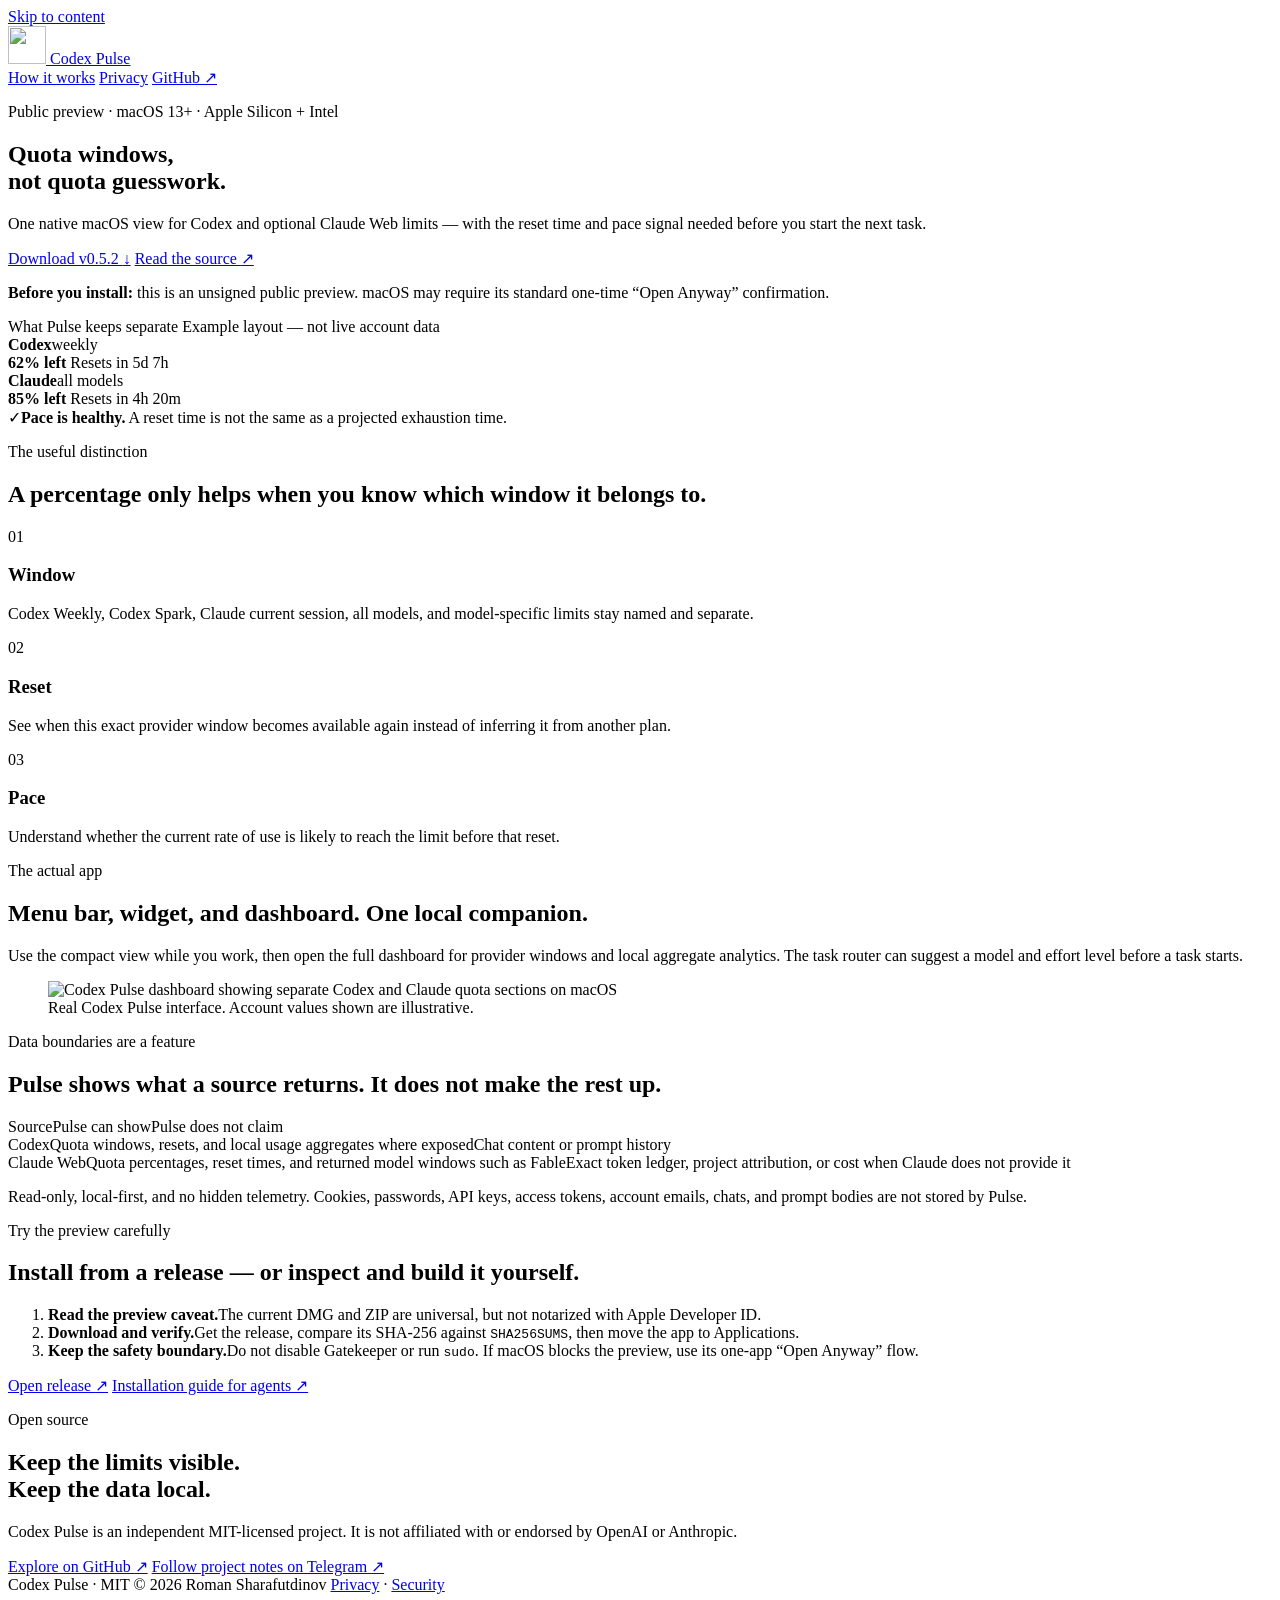
==== docs/landing/index.html @ ead27d94 "Add Codex Pulse landing page" ====
<!doctype html>
<html lang="en">
  <head>
    <meta charset="utf-8">
    <meta name="viewport" content="width=device-width, initial-scale=1">
    <meta name="description" content="A native macOS dashboard for separate Codex and Claude quota windows, reset times, and pace forecasts.">
    <meta name="theme-color" content="#101416">
    <link rel="canonical" href="https://shromarketing.github.io/codex-pulse/">
    <meta property="og:title" content="Codex Pulse — quota windows without guesswork">
    <meta property="og:description" content="Native macOS dashboard for Codex and optional Claude Web limits, reset times, and pace forecasts.">
    <meta property="og:url" content="https://shromarketing.github.io/codex-pulse/">
    <meta property="og:image" content="https://raw.githubusercontent.com/shromarketing/codex-pulse/main/docs/assets/overview-dark.jpg">
    <meta property="og:type" content="website">
    <meta name="twitter:card" content="summary_large_image">
    <meta name="twitter:title" content="Codex Pulse — quota windows without guesswork">
    <meta name="twitter:description" content="Native macOS dashboard for Codex and optional Claude Web limits, reset times, and pace forecasts.">
    <meta name="twitter:image" content="https://raw.githubusercontent.com/shromarketing/codex-pulse/main/docs/assets/overview-dark.jpg">
    <title>Codex Pulse — quota windows without guesswork</title>
    <link rel="stylesheet" href="style.css">
  </head>
  <body>
    <!--
      THESIS: Pulse makes the provider boundary visible before it makes a recommendation.
      OWN-WORLD: A calm, dark macOS control room with precise turquoise/orange provider signals.
      STORY: A visitor sees what Pulse monitors, what it refuses to collect, and how to try the preview safely.
      FIRST VIEWPORT: Product mark and source link sit above a wide quota rail; download and source actions stay adjacent.
      FORM: A provider-led evidence page that resolves into the real dashboard, not a generic SaaS hero.
    -->
    <a class="skip-link" href="#main">Skip to content</a>
    <header class="site-header">
      <a class="brand" href="#top" aria-label="Codex Pulse home">
        <img src="https://raw.githubusercontent.com/shromarketing/codex-pulse/main/Resources/AppIcon.png" alt="" width="38" height="38">
        <span>Codex Pulse</span>
      </a>
      <nav aria-label="Primary navigation">
        <a href="#how-it-works">How it works</a>
        <a href="#privacy">Privacy</a>
        <a href="https://github.com/shromarketing/codex-pulse" rel="noreferrer">GitHub ↗</a>
      </nav>
    </header>

    <main id="main">
      <section class="hero" id="top" aria-labelledby="hero-title">
        <div class="hero-copy">
          <p class="kicker">Public preview · macOS 13+ · Apple Silicon + Intel</p>
          <h1 id="hero-title">Quota windows,<br>not quota guesswork.</h1>
          <p class="lede">One native macOS view for Codex and optional Claude Web limits — with the reset time and pace signal needed before you start the next task.</p>
          <div class="hero-actions">
            <a class="button button-primary" href="https://github.com/shromarketing/codex-pulse/releases/tag/v0.5.2">Download v0.5.2 <span aria-hidden="true">↓</span></a>
            <a class="button button-secondary" href="https://github.com/shromarketing/codex-pulse">Read the source <span aria-hidden="true">↗</span></a>
          </div>
          <p class="preview-note"><strong>Before you install:</strong> this is an unsigned public preview. macOS may require its standard one-time “Open Anyway” confirmation.</p>
        </div>

        <div class="quota-panel" aria-label="Illustrative quota layout">
          <div class="panel-topline">
            <span>What Pulse keeps separate</span>
            <span>Example layout — not live account data</span>
          </div>
          <div class="quota-row codex-row">
            <div class="provider-label"><span class="provider-dot codex-dot" aria-hidden="true"></span><strong>Codex</strong><span>weekly</span></div>
            <div class="quota-meter" aria-label="Illustrative Codex quota: 62 percent remaining"><span style="width: 62%"></span></div>
            <strong>62% left</strong>
            <span class="reset">Resets in 5d 7h</span>
          </div>
          <div class="quota-row claude-row">
            <div class="provider-label"><span class="provider-dot claude-dot" aria-hidden="true"></span><strong>Claude</strong><span>all models</span></div>
            <div class="quota-meter" aria-label="Illustrative Claude quota: 85 percent remaining"><span style="width: 85%"></span></div>
            <strong>85% left</strong>
            <span class="reset">Resets in 4h 20m</span>
          </div>
          <div class="pace-line"><span class="pace-mark" aria-hidden="true">✓</span><span><strong>Pace is healthy.</strong> A reset time is not the same as a projected exhaustion time.</span></div>
        </div>
      </section>

      <section class="statement" id="how-it-works" aria-labelledby="statement-title">
        <p class="section-label">The useful distinction</p>
        <h2 id="statement-title">A percentage only helps when you know which window it belongs to.</h2>
        <div class="signal-list">
          <article>
            <span class="signal-number">01</span>
            <h3>Window</h3>
            <p>Codex Weekly, Codex Spark, Claude current session, all models, and model-specific limits stay named and separate.</p>
          </article>
          <article>
            <span class="signal-number">02</span>
            <h3>Reset</h3>
            <p>See when this exact provider window becomes available again instead of inferring it from another plan.</p>
          </article>
          <article>
            <span class="signal-number">03</span>
            <h3>Pace</h3>
            <p>Understand whether the current rate of use is likely to reach the limit before that reset.</p>
          </article>
        </div>
      </section>

      <section class="product-proof" aria-labelledby="product-proof-title">
        <div class="proof-copy">
          <p class="section-label">The actual app</p>
          <h2 id="product-proof-title">Menu bar, widget, and dashboard. One local companion.</h2>
          <p>Use the compact view while you work, then open the full dashboard for provider windows and local aggregate analytics. The task router can suggest a model and effort level before a task starts.</p>
        </div>
        <figure>
          <img src="https://raw.githubusercontent.com/shromarketing/codex-pulse/main/docs/assets/overview-dark.jpg" alt="Codex Pulse dashboard showing separate Codex and Claude quota sections on macOS">
          <figcaption>Real Codex Pulse interface. Account values shown are illustrative.</figcaption>
        </figure>
      </section>

      <section class="data-boundary" id="privacy" aria-labelledby="boundary-title">
        <div>
          <p class="section-label">Data boundaries are a feature</p>
          <h2 id="boundary-title">Pulse shows what a source returns. It does not make the rest up.</h2>
        </div>
        <div class="boundary-table" role="table" aria-label="Provider data boundaries">
          <div class="table-row table-heading" role="row"><span role="columnheader">Source</span><span role="columnheader">Pulse can show</span><span role="columnheader">Pulse does not claim</span></div>
          <div class="table-row" role="row"><span role="cell"><i class="provider-dot codex-dot" aria-hidden="true"></i> Codex</span><span role="cell">Quota windows, resets, and local usage aggregates where exposed</span><span role="cell">Chat content or prompt history</span></div>
          <div class="table-row" role="row"><span role="cell"><i class="provider-dot claude-dot" aria-hidden="true"></i> Claude Web</span><span role="cell">Quota percentages, reset times, and returned model windows such as Fable</span><span role="cell">Exact token ledger, project attribution, or cost when Claude does not provide it</span></div>
        </div>
        <p class="boundary-note">Read-only, local-first, and no hidden telemetry. Cookies, passwords, API keys, access tokens, account emails, chats, and prompt bodies are not stored by Pulse.</p>
      </section>

      <section class="install" aria-labelledby="install-title">
        <div class="install-head">
          <p class="section-label">Try the preview carefully</p>
          <h2 id="install-title">Install from a release — or inspect and build it yourself.</h2>
        </div>
        <ol class="install-steps">
          <li><strong>Read the preview caveat.</strong><span>The current DMG and ZIP are universal, but not notarized with Apple Developer ID.</span></li>
          <li><strong>Download and verify.</strong><span>Get the release, compare its SHA-256 against <code>SHA256SUMS</code>, then move the app to Applications.</span></li>
          <li><strong>Keep the safety boundary.</strong><span>Do not disable Gatekeeper or run <code>sudo</code>. If macOS blocks the preview, use its one-app “Open Anyway” flow.</span></li>
        </ol>
        <div class="install-actions">
          <a class="button button-primary" href="https://github.com/shromarketing/codex-pulse/releases/tag/v0.5.2">Open release <span aria-hidden="true">↗</span></a>
          <a class="text-link" href="https://github.com/shromarketing/codex-pulse/blob/main/INSTALL_WITH_AI.md">Installation guide for agents ↗</a>
        </div>
      </section>

      <section class="closing" aria-labelledby="closing-title">
        <p class="section-label">Open source</p>
        <h2 id="closing-title">Keep the limits visible.<br>Keep the data local.</h2>
        <p>Codex Pulse is an independent MIT-licensed project. It is not affiliated with or endorsed by OpenAI or Anthropic.</p>
        <div class="hero-actions">
          <a class="button button-primary" href="https://github.com/shromarketing/codex-pulse">Explore on GitHub <span aria-hidden="true">↗</span></a>
          <a class="button button-secondary" href="https://t.me/shromarketing">Follow project notes on Telegram <span aria-hidden="true">↗</span></a>
        </div>
      </section>
    </main>

    <footer>
      <span>Codex Pulse · MIT © 2026 Roman Sharafutdinov</span>
      <span><a href="https://github.com/shromarketing/codex-pulse/blob/main/PRIVACY.md">Privacy</a> · <a href="https://github.com/shromarketing/codex-pulse/blob/main/SECURITY.md">Security</a></span>
    </footer>
  </body>
</html>
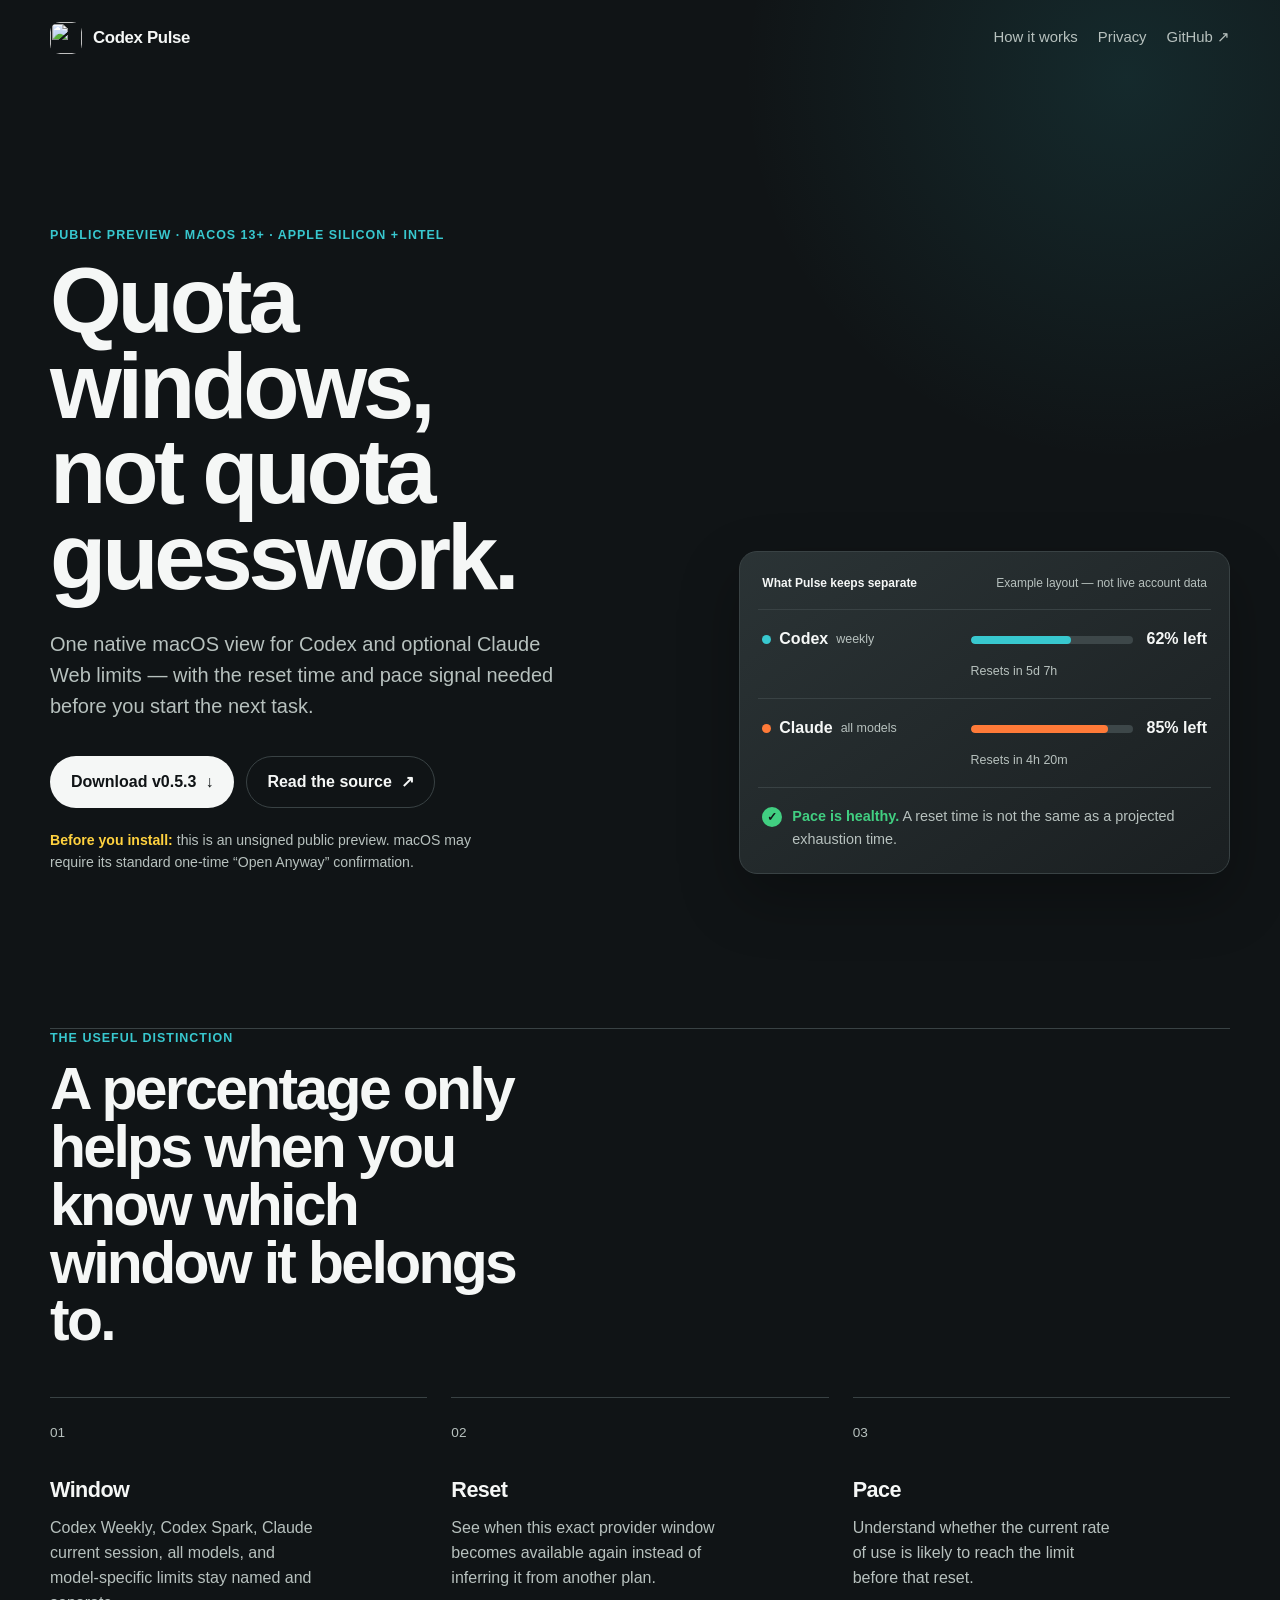
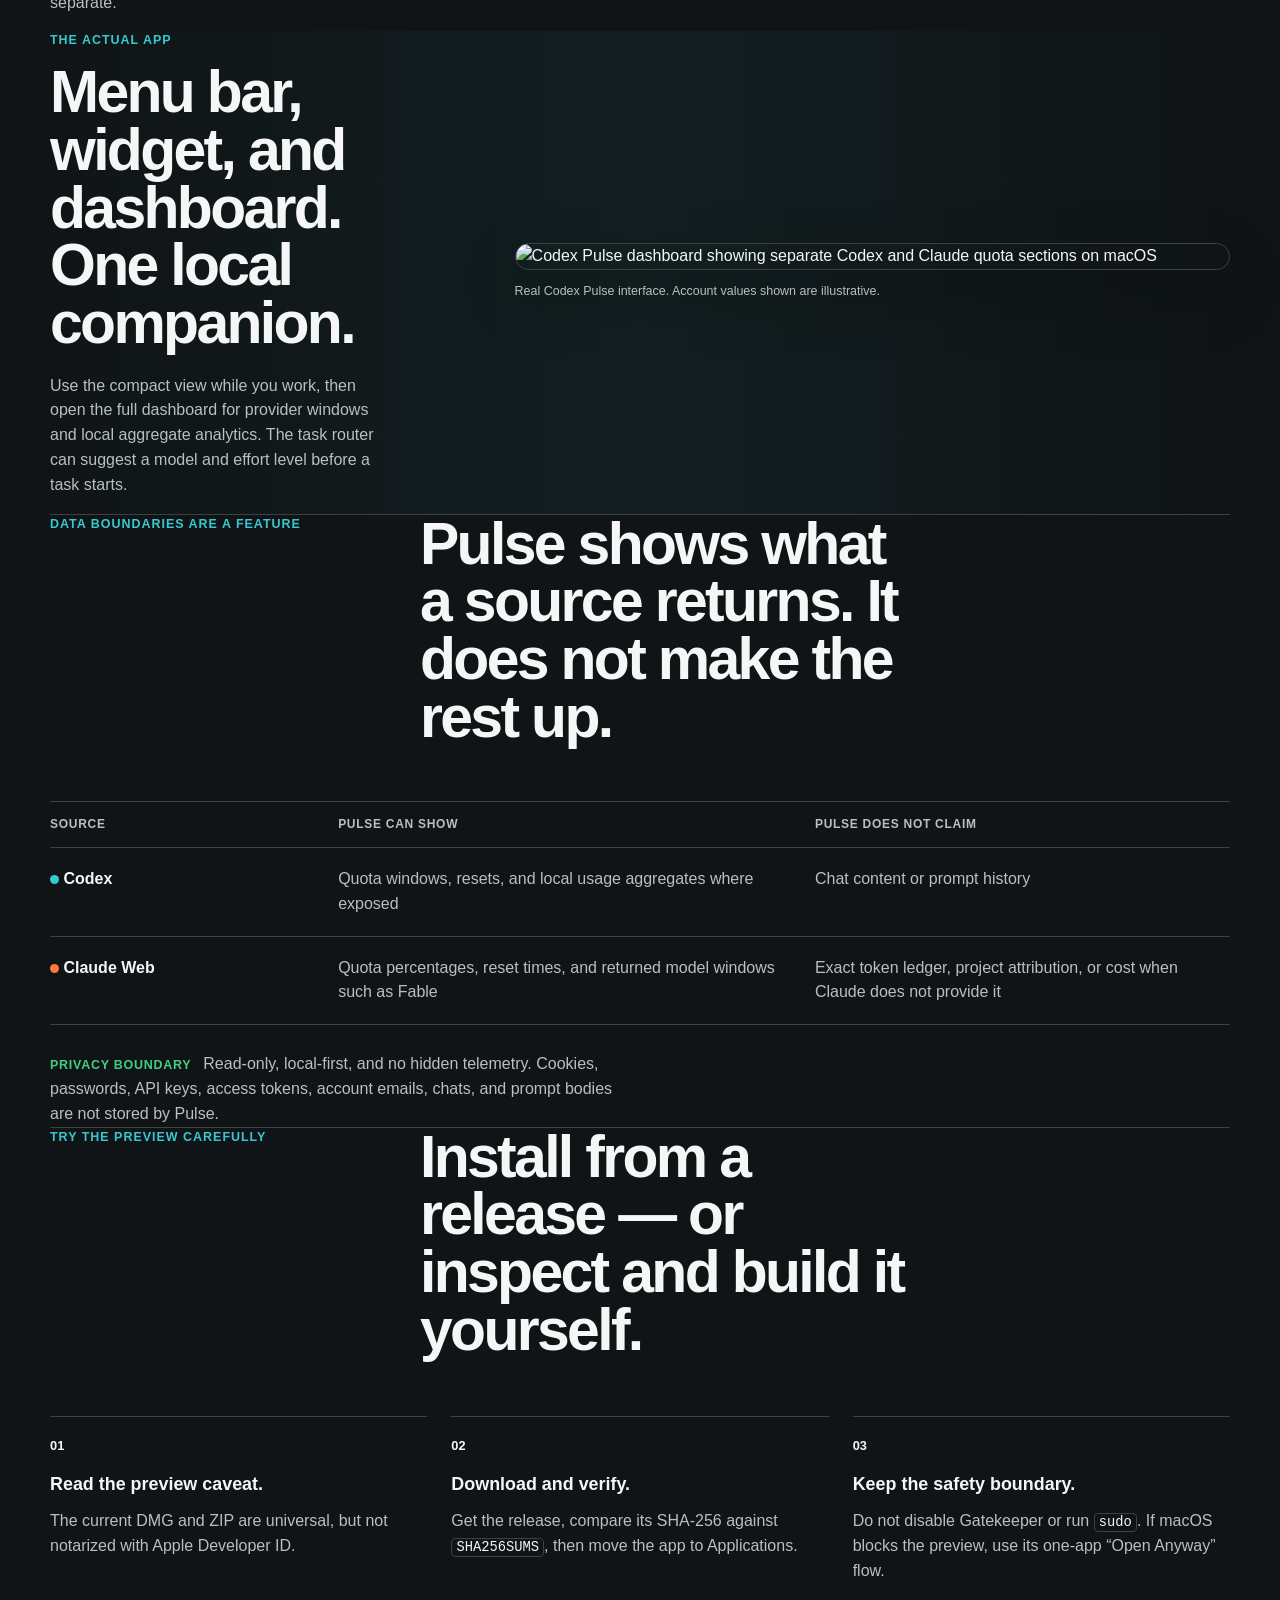
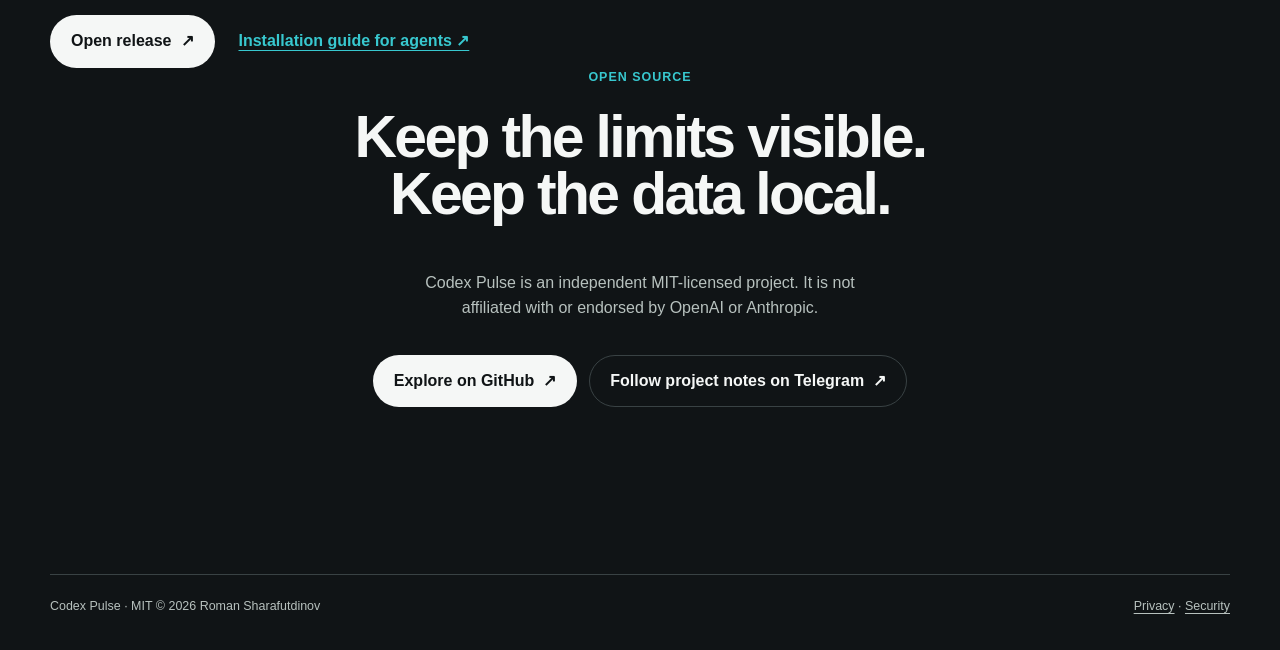
==== commit a1e5f568: "release: prepare v0.5.3" ====
--- a/docs/landing/index.html
+++ b/docs/landing/index.html
@@ -46,7 +46,7 @@
           <h1 id="hero-title">Quota windows,<br>not quota guesswork.</h1>
           <p class="lede">One native macOS view for Codex and optional Claude Web limits — with the reset time and pace signal needed before you start the next task.</p>
           <div class="hero-actions">
-            <a class="button button-primary" href="https://github.com/shromarketing/codex-pulse/releases/tag/v0.5.2">Download v0.5.2 <span aria-hidden="true">↓</span></a>
+            <a class="button button-primary" href="https://github.com/shromarketing/codex-pulse/releases/tag/v0.5.3">Download v0.5.3 <span aria-hidden="true">↓</span></a>
             <a class="button button-secondary" href="https://github.com/shromarketing/codex-pulse">Read the source <span aria-hidden="true">↗</span></a>
           </div>
           <p class="preview-note"><strong>Before you install:</strong> this is an unsigned public preview. macOS may require its standard one-time “Open Anyway” confirmation.</p>
@@ -131,7 +131,7 @@
           <li><strong>Keep the safety boundary.</strong><span>Do not disable Gatekeeper or run <code>sudo</code>. If macOS blocks the preview, use its one-app “Open Anyway” flow.</span></li>
         </ol>
         <div class="install-actions">
-          <a class="button button-primary" href="https://github.com/shromarketing/codex-pulse/releases/tag/v0.5.2">Open release <span aria-hidden="true">↗</span></a>
+          <a class="button button-primary" href="https://github.com/shromarketing/codex-pulse/releases/tag/v0.5.3">Open release <span aria-hidden="true">↗</span></a>
           <a class="text-link" href="https://github.com/shromarketing/codex-pulse/blob/main/INSTALL_WITH_AI.md">Installation guide for agents ↗</a>
         </div>
       </section>
--- a/docs/landing/style.css
+++ b/docs/landing/style.css
@@ -0,0 +1,158 @@
+:root {
+  color-scheme: dark;
+  --ink: #101416;
+  --surface: #1b2022;
+  --panel: #252b2d;
+  --line: #394244;
+  --text: #f5f7f6;
+  --muted: #b7c1be;
+  --codex: #38c8cf;
+  --claude: #ff7a38;
+  --safe: #41cf81;
+  --warning: #ffd23f;
+  --max: 1180px;
+  --shadow: 0 24px 60px rgba(0, 0, 0, .28);
+}
+
+* { box-sizing: border-box; }
+html { scroll-behavior: smooth; }
+body {
+  margin: 0;
+  min-width: 320px;
+  color: var(--text);
+  background: radial-gradient(circle at 88% 2%, rgba(56, 200, 207, .12), transparent 24rem), var(--ink);
+  font-family: -apple-system, BlinkMacSystemFont, "Segoe UI", sans-serif;
+  font-size: 16px;
+  line-height: 1.55;
+}
+a { color: inherit; }
+a:focus-visible, button:focus-visible { outline: 3px solid var(--codex); outline-offset: 4px; }
+.skip-link { position: fixed; z-index: 9; top: -100px; left: 20px; padding: 10px 14px; background: var(--text); color: var(--ink); border-radius: 8px; }
+.skip-link:focus { top: 20px; }
+
+.site-header, .hero, .statement, .product-proof, .data-boundary, .install, .closing, footer { width: min(calc(100% - 48px), var(--max)); margin-inline: auto; }
+.site-header { display: flex; align-items: center; justify-content: space-between; gap: 20px; padding: 22px 0; }
+.brand { display: inline-flex; align-items: center; gap: 11px; font-size: 1.05rem; font-weight: 730; text-decoration: none; letter-spacing: -.02em; }
+.brand img { width: 32px; height: 32px; border-radius: 10px; }
+nav { display: flex; align-items: center; gap: 20px; }
+nav a { color: var(--muted); font-size: .93rem; text-decoration: none; }
+nav a:hover { color: var(--text); }
+
+.hero { display: grid; grid-template-columns: minmax(0, 1.1fr) minmax(420px, .9fr); align-items: end; gap: clamp(40px, 7vw, 100px); padding: clamp(70px, 12vw, 150px) 0 clamp(86px, 12vw, 156px); }
+.kicker, .section-label { color: var(--codex); font-size: .78rem; font-weight: 720; letter-spacing: .08em; text-transform: uppercase; }
+.hero h1, h2, h3, p { margin-top: 0; }
+.hero h1, h2 { font-family: ui-rounded, "SF Pro Rounded", "Avenir Next", -apple-system, sans-serif; letter-spacing: -.045em; }
+.hero h1 { max-width: 9ch; margin-bottom: 28px; font-size: clamp(3.4rem, 7.2vw, 6.7rem); line-height: .93; }
+.lede { max-width: 46ch; color: var(--muted); font-size: clamp(1.05rem, 1.6vw, 1.25rem); }
+.hero-actions { display: flex; flex-wrap: wrap; gap: 12px; margin-top: 34px; }
+.button { display: inline-flex; align-items: center; justify-content: center; gap: 9px; min-height: 48px; padding: 13px 20px; border: 1px solid transparent; border-radius: 999px; font-weight: 710; text-decoration: none; transition: transform .2s ease, background-color .2s ease, border-color .2s ease; }
+.button:hover { transform: translateY(-2px); }
+.button-primary { color: var(--ink); background: var(--text); }
+.button-primary:hover { background: var(--codex); }
+.button-secondary { border-color: var(--line); color: var(--text); background: transparent; }
+.button-secondary:hover { border-color: var(--muted); }
+.preview-note { max-width: 56ch; margin: 22px 0 0; color: var(--muted); font-size: .88rem; }
+.preview-note strong { color: var(--warning); }
+
+.quota-panel { padding: 18px; background: linear-gradient(145deg, rgba(43, 52, 54, .97), rgba(26, 31, 33, .97)); border: 1px solid var(--line); border-radius: 18px; box-shadow: var(--shadow); }
+.panel-topline { display: flex; justify-content: space-between; gap: 16px; padding: 4px 4px 17px; color: var(--muted); font-size: .75rem; }
+.panel-topline span:first-child { color: var(--text); font-weight: 720; }
+.quota-row { display: grid; grid-template-columns: 1.2fr minmax(86px, 1fr) auto; gap: 10px 14px; align-items: center; padding: 17px 4px; border-top: 1px solid var(--line); }
+.provider-label { display: flex; align-items: center; gap: 8px; min-width: 0; }
+.provider-label > span:last-child { overflow: hidden; color: var(--muted); font-size: .78rem; text-overflow: ellipsis; white-space: nowrap; }
+.provider-dot { display: inline-block; flex: 0 0 auto; width: 9px; height: 9px; border-radius: 50%; }
+.codex-dot { background: var(--codex); }
+.claude-dot { background: var(--claude); }
+.quota-meter { height: 8px; overflow: hidden; background: #3d4749; border-radius: 99px; }
+.quota-meter span { display: block; height: 100%; border-radius: inherit; }
+.codex-row .quota-meter span { background: var(--codex); }
+.claude-row .quota-meter span { background: var(--claude); }
+.reset { grid-column: 2 / -1; color: var(--muted); font-size: .78rem; }
+.pace-line { display: flex; gap: 10px; padding: 17px 4px 5px; border-top: 1px solid var(--line); color: var(--muted); font-size: .9rem; }
+.pace-line strong { color: var(--safe); }
+.pace-mark { display: grid; place-items: center; flex: 0 0 auto; width: 20px; height: 20px; margin-top: 2px; border-radius: 50%; color: var(--ink); background: var(--safe); font-size: .75rem; font-weight: 900; }
+
+.statement, .product-proof, .data-boundary, .install, .closing { padding: var(--section) 0; }
+.statement { border-top: 1px solid var(--line); }
+h2 { max-width: 15ch; margin-bottom: 48px; font-size: clamp(2.2rem, 4.6vw, 4.7rem); line-height: .98; }
+.signal-list { display: grid; grid-template-columns: repeat(3, 1fr); gap: 24px; }
+.signal-list article { padding-top: 22px; border-top: 1px solid var(--line); }
+.signal-number { color: var(--muted); font-feature-settings: "tnum"; font-size: .85rem; }
+.signal-list h3 { margin: 28px 0 10px; font-size: 1.35rem; letter-spacing: -.025em; }
+.signal-list p { max-width: 30ch; color: var(--muted); }
+
+.product-proof { display: grid; grid-template-columns: minmax(0, .56fr) minmax(0, 1fr); gap: clamp(28px, 5vw, 76px); align-items: center; background: linear-gradient(90deg, transparent, rgba(56, 200, 207, .06), transparent); }
+.product-proof h2 { margin-bottom: 22px; }
+.proof-copy p:not(.section-label) { max-width: 38ch; color: var(--muted); }
+figure { margin: 0; }
+figure img { display: block; width: 100%; border: 1px solid var(--line); border-radius: 18px; box-shadow: var(--shadow); }
+figcaption { margin-top: 12px; color: var(--muted); font-size: .78rem; }
+
+.data-boundary { border-top: 1px solid var(--line); }
+.data-boundary > div:first-child { display: grid; grid-template-columns: minmax(0, .4fr) minmax(0, 1fr); gap: 46px; align-items: start; }
+.data-boundary h2 { margin-bottom: 0; }
+.boundary-table { margin-top: 56px; border-top: 1px solid var(--line); }
+.table-row { display: grid; grid-template-columns: .7fr 1.2fr 1.1fr; gap: 24px; padding: 19px 0; border-bottom: 1px solid var(--line); color: var(--muted); }
+.table-row > span:first-child { color: var(--text); font-weight: 690; }
+.table-heading { padding: 13px 0; color: var(--muted); font-size: .75rem; font-weight: 720; letter-spacing: .06em; text-transform: uppercase; }
+.table-heading > span:first-child { color: var(--muted); }
+.boundary-note { max-width: 66ch; margin: 27px 0 0; color: var(--muted); }
+.boundary-note::before { content: "Privacy boundary"; display: inline-block; margin-right: 12px; color: var(--safe); font-size: .78rem; font-weight: 750; letter-spacing: .06em; text-transform: uppercase; }
+
+.install { border-top: 1px solid var(--line); }
+.install-head { display: grid; grid-template-columns: minmax(0, .4fr) minmax(0, 1fr); gap: 46px; }
+.install h2 { margin-bottom: 0; }
+.install-steps { display: grid; grid-template-columns: repeat(3, 1fr); gap: 24px; margin: 58px 0 32px; padding: 0; list-style: none; counter-reset: install; }
+.install-steps li { position: relative; padding: 54px 0 0; border-top: 1px solid var(--line); color: var(--muted); }
+.install-steps li::before { position: absolute; top: 19px; left: 0; color: var(--text); content: "0" counter(install); counter-increment: install; font-size: .8rem; font-weight: 720; }
+.install-steps strong, .install-steps span { display: block; }
+.install-steps strong { margin-bottom: 10px; color: var(--text); font-size: 1.12rem; }
+code { padding: .08em .3em; border: 1px solid var(--line); border-radius: 4px; color: var(--text); font-size: .86em; }
+.install-actions { display: flex; align-items: center; flex-wrap: wrap; gap: 24px; }
+.text-link { color: var(--codex); font-weight: 700; text-decoration-thickness: 1px; text-underline-offset: 4px; }
+
+.closing { padding-bottom: clamp(88px, 13vw, 180px); text-align: center; }
+.closing .section-label { margin-bottom: 20px; }
+.closing h2 { max-width: none; margin-inline: auto; }
+.closing p:not(.section-label) { max-width: 54ch; margin: 0 auto; color: var(--muted); }
+.closing .hero-actions { justify-content: center; }
+footer { display: flex; justify-content: space-between; gap: 20px; padding: 22px 0 34px; border-top: 1px solid var(--line); color: var(--muted); font-size: .78rem; }
+footer a { text-underline-offset: 3px; }
+
+@media (max-width: 880px) {
+  .hero { grid-template-columns: 1fr; align-items: start; }
+  .hero h1 { max-width: 10ch; }
+  .quota-panel { max-width: 620px; }
+  .product-proof, .data-boundary > div:first-child, .install-head { grid-template-columns: 1fr; }
+  .product-proof { gap: 36px; }
+  .data-boundary > div:first-child, .install-head { gap: 8px; }
+}
+
+@media (max-width: 680px) {
+  .site-header, .hero, .statement, .product-proof, .data-boundary, .install, .closing, footer { width: min(calc(100% - 32px), var(--max)); }
+  .site-header { align-items: flex-start; }
+  nav { justify-content: flex-end; gap: 12px; flex-wrap: wrap; }
+  nav a:not(:last-child) { display: none; }
+  .hero { padding-top: 60px; }
+  .hero h1 { font-size: clamp(3rem, 15vw, 4.7rem); }
+  .panel-topline { display: block; }
+  .panel-topline span:last-child { display: block; margin-top: 4px; }
+  .quota-row { grid-template-columns: 1fr auto; }
+  .quota-meter { grid-column: 1 / -1; grid-row: 2; }
+  .reset { grid-column: 1 / -1; }
+  .signal-list, .install-steps { grid-template-columns: 1fr; gap: 16px; }
+  .signal-list article { display: grid; grid-template-columns: 54px 1fr; column-gap: 14px; }
+  .signal-list h3 { margin: 0; }
+  .signal-list p { grid-column: 2; margin-top: 10px; }
+  .table-row { grid-template-columns: 1fr; gap: 9px; }
+  .table-heading { display: none; }
+  .table-row > span::before { display: block; margin-bottom: 3px; color: var(--muted); font-size: .72rem; font-weight: 720; letter-spacing: .06em; text-transform: uppercase; }
+  .table-row > span:nth-child(2)::before { content: "Pulse can show"; }
+  .table-row > span:nth-child(3)::before { content: "Pulse does not claim"; }
+  footer { flex-direction: column; }
+}
+
+@media (prefers-reduced-motion: reduce) {
+  html { scroll-behavior: auto; }
+  *, *::before, *::after { transition-duration: .01ms !important; }
+}
